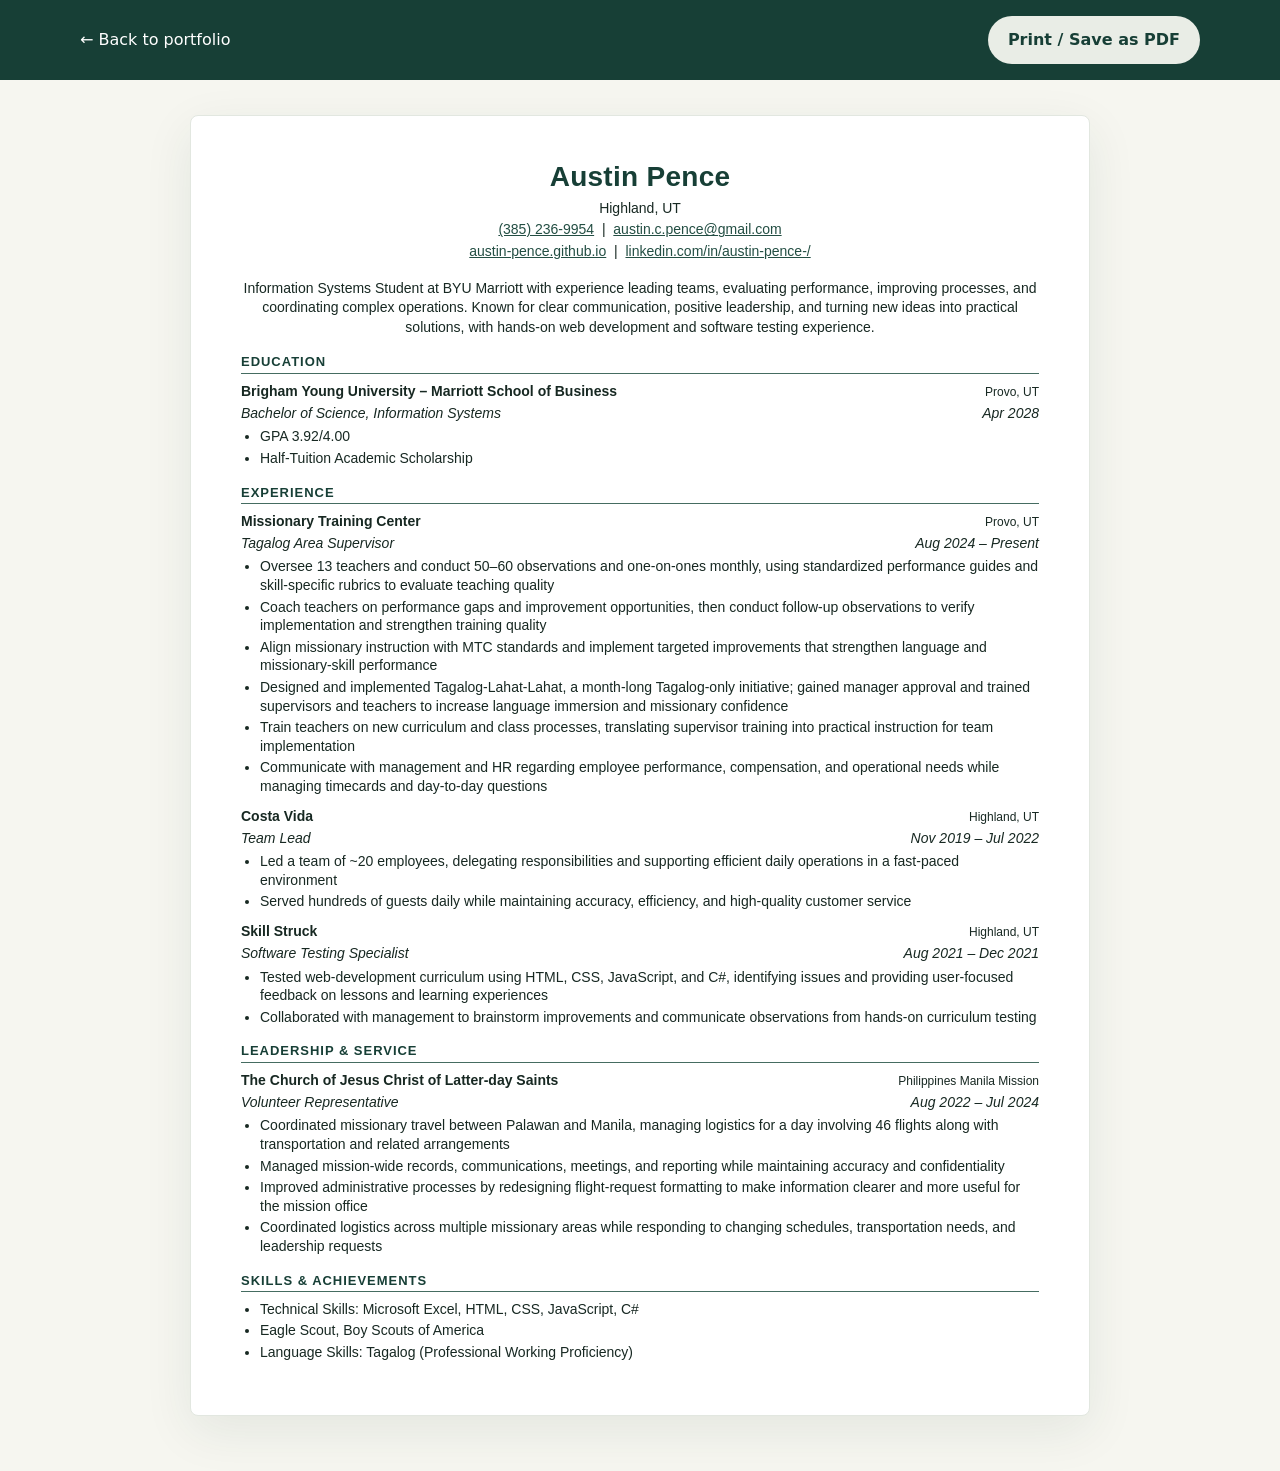
==== resume.html @ 1e09a63c "Add a readable, print-friendly resume page" ====
<!doctype html>
<html lang="en">
<head>
<meta charset="utf-8"><meta name="viewport" content="width=device-width,initial-scale=1">
<meta name="theme-color" content="#173f36">
<title>Resume | Austin Pence</title>
<meta name="description" content="Resume of Austin Pence, BYU Information Systems student.">
<link rel="icon" href="assets/favicon.svg">
<link rel="stylesheet" href="styles.css">
<style>
.resume-toolbar{background:#173f36;color:#fff;padding:16px 0}.resume-toolbar .container{display:flex;justify-content:space-between;align-items:center;gap:12px}.resume-toolbar a{color:white;text-decoration:none}.resume-toolbar button{background:#e9ede6;border:0;border-radius:30px;padding:11px 20px;color:#173f36;font-weight:700}
.resume-page{width:min(900px,94%);margin:35px auto 55px;padding:42px 50px;background:#fff;box-shadow:0 15px 50px #173f3615;border:1px solid #e2e7e0;border-radius:8px;font:14px/1.33 Arial,Helvetica,sans-serif;color:#172822}
.resume-head{text-align:center;margin-bottom:17px}.resume-head h1{font-size:28px;letter-spacing:.01em;margin:0 0 4px;color:#173f36}.resume-head p{margin:3px 0}.resume-head a{color:#234e43;text-decoration:underline}
.resume-summary{text-align:center;margin:18px 0 16px;line-height:1.4}
.resume-page h2{font-size:13px;letter-spacing:.075em;color:#173f36;border-bottom:1px solid #456c61;margin:16px 0 8px;padding-bottom:2px}
.resume-role{display:flex;justify-content:space-between;gap:16px;align-items:baseline;font-weight:bold}.resume-role span:last-child{font-size:12px;font-weight:normal;white-space:nowrap}.resume-subrole{display:flex;justify-content:space-between;gap:16px;font-style:italic;margin-top:3px}
.resume-page ul{padding-left:19px;margin:5px 0 11px}.resume-page li{margin:3px 0}
.resume-page a:focus-visible{outline:2px solid #a88f67}
@media(max-width:690px){.resume-page{padding:26px 22px}.resume-role,.resume-subrole{display:block}.resume-role span:last-child{display:block;white-space:normal}.resume-head a{overflow-wrap:anywhere}.resume-toolbar .container{flex-wrap:wrap}}
@media print{@page{size:letter;margin:.38in}.resume-toolbar{display:none}.resume-page{width:100%;padding:0;margin:0;border:0;box-shadow:none;font-size:9pt;line-height:1.18}.resume-head h1{font-size:17pt}.resume-summary{margin:7px 0}.resume-page h2{margin:9px 0 4px;font-size:9pt}.resume-page li{margin:1px 0}.resume-page ul{margin:3px 0 7px}.resume-role span:last-child,.resume-subrole{font-size:8.4pt}.resume-page a{color:inherit}}
</style>
</head>
<body><div class="resume-toolbar"><div class="container"><a href="index.html">← Back to portfolio</a><button type="button" onclick="window.print()">Print / Save as PDF</button></div></div>
<main class="resume-page">
<header class="resume-head"><h1>Austin Pence</h1>
<p>Highland, UT</p>
<p><a href="tel:+13852369954">(385) 236-9954</a> &nbsp;|&nbsp; <a href="mailto:austin.c.pence@gmail.com">austin.c.pence@gmail.com</a></p>
<p><a href="https://austin-pence.github.io/">austin-pence.github.io</a> &nbsp;|&nbsp; <a href="https://www.linkedin.com/in/austin-pence-/" target="_blank" rel="noopener noreferrer">linkedin.com/in/austin-pence-/</a></p>
</header>
<p class="resume-summary">Information Systems Student at BYU Marriott with experience leading teams, evaluating performance, improving processes, and coordinating complex operations. Known for clear communication, positive leadership, and turning new ideas into practical solutions, with hands-on web development and software testing experience.</p>
<section><h2>EDUCATION</h2><div class="resume-role"><span>Brigham Young University – Marriott School of Business</span><span>Provo, UT</span></div><div class="resume-subrole"><span>Bachelor of Science, Information Systems</span><span>Apr 2028</span></div><ul><li>GPA 3.92/4.00</li><li>Half-Tuition Academic Scholarship</li></ul></section>
<section><h2>EXPERIENCE</h2>
<div class="resume-role"><span>Missionary Training Center</span><span>Provo, UT</span></div><div class="resume-subrole"><span>Tagalog Area Supervisor</span><span>Aug 2024 – Present</span></div>
<ul><li>Oversee 13 teachers and conduct 50–60 observations and one-on-ones monthly, using standardized performance guides and skill-specific rubrics to evaluate teaching quality</li>
<li>Coach teachers on performance gaps and improvement opportunities, then conduct follow-up observations to verify implementation and strengthen training quality</li>
<li>Align missionary instruction with MTC standards and implement targeted improvements that strengthen language and missionary-skill performance</li>
<li>Designed and implemented Tagalog-Lahat-Lahat, a month-long Tagalog-only initiative; gained manager approval and trained supervisors and teachers to increase language immersion and missionary confidence</li>
<li>Train teachers on new curriculum and class processes, translating supervisor training into practical instruction for team implementation</li>
<li>Communicate with management and HR regarding employee performance, compensation, and operational needs while managing timecards and day-to-day questions</li></ul>
<div class="resume-role"><span>Costa Vida</span><span>Highland, UT</span></div><div class="resume-subrole"><span>Team Lead</span><span>Nov 2019 – Jul 2022</span></div>
<ul><li>Led a team of ~20 employees, delegating responsibilities and supporting efficient daily operations in a fast-paced environment</li><li>Served hundreds of guests daily while maintaining accuracy, efficiency, and high-quality customer service</li></ul>
<div class="resume-role"><span>Skill Struck</span><span>Highland, UT</span></div><div class="resume-subrole"><span>Software Testing Specialist</span><span>Aug 2021 – Dec 2021</span></div>
<ul><li>Tested web-development curriculum using HTML, CSS, JavaScript, and C#, identifying issues and providing user-focused feedback on lessons and learning experiences</li><li>Collaborated with management to brainstorm improvements and communicate observations from hands-on curriculum testing</li></ul></section>
<section><h2>LEADERSHIP &amp; SERVICE</h2>
<div class="resume-role"><span>The Church of Jesus Christ of Latter-day Saints</span><span>Philippines Manila Mission</span></div><div class="resume-subrole"><span>Volunteer Representative</span><span>Aug 2022 – Jul 2024</span></div>
<ul><li>Coordinated missionary travel between Palawan and Manila, managing logistics for a day involving 46 flights along with transportation and related arrangements</li>
<li>Managed mission-wide records, communications, meetings, and reporting while maintaining accuracy and confidentiality</li>
<li>Improved administrative processes by redesigning flight-request formatting to make information clearer and more useful for the mission office</li>
<li>Coordinated logistics across multiple missionary areas while responding to changing schedules, transportation needs, and leadership requests</li></ul></section>
<section><h2>SKILLS &amp; ACHIEVEMENTS</h2><ul><li>Technical Skills: Microsoft Excel, HTML, CSS, JavaScript, C#</li><li>Eagle Scout, Boy Scouts of America</li><li>Language Skills: Tagalog (Professional Working Proficiency)</li></ul></section>
</main></body></html>
---- styles.css ----
:root{--green:#173f36;--cream:#f0f2ea;--taupe:#b2a38f;--ink:#18372f}*{box-sizing:border-box}html{scroll-behavior:smooth}body{margin:0;font:16px/1.6 "DM Sans",system-ui,sans-serif;background:#f6f6f0;color:#21372f}a{color:inherit}button{font:inherit;cursor:pointer}.container{width:min(1120px,90%);margin:auto}.site-header{background:var(--green);color:#fff;position:sticky;top:0;z-index:10;border-bottom:1px solid #ffffff25}.nav-wrap,.site-nav,.hero-buttons,.filter-list,.project-bottom,.footer-inner,.project-meta{display:flex;align-items:center;gap:24px;justify-content:space-between}.nav-wrap{min-height:75px}.wordmark,.site-nav a{text-decoration:none}.wordmark{font-weight:800;font-size:21px}.wordmark-icon{display:inline-flex;align-items:center;justify-content:center;border:1px solid #b2a38f;padding:5px;margin-right:9px;border-radius:50%}.site-nav a{font-size:14px}.nav-contact,.button{border-radius:50px;padding:12px 23px;background:#e9ede6;color:var(--green);font-weight:700;text-decoration:none;display:inline-block}.menu-toggle{display:none}.hero,.about-section,.contact-section{background:var(--green);color:#f0f2ea}.hero-grid{display:grid;grid-template-columns:1.1fr .9fr;gap:7%;align-items:center;padding:90px 0}.eyebrow{font-size:12px;text-transform:uppercase;letter-spacing:.18em;font-weight:800;color:#cabba7}.hero h1{font-size:clamp(38px,5vw,68px);line-height:1.1;letter-spacing:-.05em;margin:18px 0}.hero h1 em,.section h2 em,.about-copy em,.contact-box em{color:#b2a38f;font-family:Georgia,serif}.hero-description{font-size:18px;max-width:560px;color:#e2e9e4}.hero-buttons{justify-content:flex-start;flex-wrap:wrap;margin:30px 0}.light-link{color:#f6f6f0;text-decoration:none}.hero-caption{margin-top:52px;font-size:11px;letter-spacing:.2em}.hero-art{background:#285b4e;min-height:400px;border:1px solid #8cbbab44;border-radius:28px;position:relative;display:flex;align-items:center;justify-content:center;overflow:hidden}.art-loop{position:absolute;width:280px;height:280px;border:1px solid #e5eee558;border-radius:50%;transform:rotate(25deg) scaleX(1.3)}.art-loop-two{transform:rotate(-35deg) scaleX(1.1)}.art-center{text-align:center;z-index:1;width:200px;height:200px;background:#efeee1;color:var(--green);border-radius:50%;display:flex;flex-direction:column;justify-content:center;font-size:20px;font-family:Georgia,serif;line-height:1.2}.art-spark{font-size:48px}.art-note{position:absolute;background:#173f36;padding:10px 15px;border:1px solid #d1d8c655;border-radius:25px;font-size:11px;z-index:2}.art-note-one{top:14%;left:6%}.art-note-two{right:3%;top:55%}.art-note-three{bottom:12%;left:8%}.tiny-plus,.art-bottom{display:none}.hero-marquee{background:#b2a38f;color:#173f36;font-size:12px;letter-spacing:.12em;font-weight:800;padding:14px 0}.marquee-text{display:flex;justify-content:center;gap:16px;flex-wrap:wrap}.section{padding:90px 0}.section-intro{display:flex;justify-content:space-between;gap:60px;align-items:end;margin-bottom:32px}.section-intro h2,.about-copy h2,.contact-box h2{font-size:clamp(32px,4vw,52px);line-height:1.15;letter-spacing:-.035em;margin:15px 0}.section-intro>p{max-width:360px}.dark-eyebrow{color:#6e796c}.filter-list{justify-content:flex-start;flex-wrap:wrap;gap:9px;margin-bottom:28px}.filter-chip{border:1px solid #c9d2c9;border-radius:30px;padding:9px 17px;background:transparent;color:#23443a;font-size:13px}.filter-chip.active{background:#173f36;color:white}.project-grid{display:grid;grid-template-columns:1fr 1fr;gap:22px}.project-card{background:#fff;border:1px solid #dde2dc;border-radius:20px;overflow:hidden;box-shadow:0 6px 20px #173f3609}.project-card[hidden]{display:none}.project-visual{height:255px;position:relative;display:flex;align-items:center;justify-content:center;overflow:hidden;padding:30px}.visual-events{background:#e4eae0}.visual-launchpad{background:#ece5dd}.visual-chatbot{background:#dde5e4}.visual-leadership{background:#dae5dc}.visual-label{position:absolute;bottom:11px;right:15px;font-size:9px;letter-spacing:.13em;color:#557469}.mini-browser,.chat-window{width:90%;height:95%;background:white;border-radius:14px;overflow:hidden;box-shadow:0 12px 30px #00000022;transform:rotate(-3deg)}.launchpad-window{transform:rotate(3deg)}.browser-top,.chat-top{background:#193f36;color:white;padding:9px 15px;display:flex;justify-content:space-between;font-size:10px}.traffic i{display:inline-block;background:#c3d9c6;width:6px;height:6px;border-radius:50%;margin-right:3px}.events-content,.launchpad-content,.chat-body{padding:20px}.events-heading,.launchpad-heading{font-size:21px;line-height:1.2;font-weight:700}.events-search{background:#e9eee9;padding:8px;margin:14px 0;border-radius:8px;font-size:11px}.events-cards,.launchpad-tiles{display:flex;gap:8px}.fake-event,.launchpad-tiles>div{background:#e7eee8;padding:9px;border-radius:8px;display:flex;gap:8px;flex:1;font-size:10px}.fake-event small,.launchpad-tiles small{display:block}.fake-date{font-size:9px}.chat-window{background:#f9faf8;transform:rotate(-2deg)}.chat-top{justify-content:flex-start;gap:10px}.chat-top small{display:block}.status-pill{margin-left:auto}.chat-bubble{padding:9px 13px;margin:11px 0;border-radius:12px;font-size:11px;max-width:85%}.user-bubble{margin-left:auto;background:#d8e5dd}.bot-bubble{background:white}.chat-input{border:1px solid #b4c9bb;border-radius:20px;padding:8px;font-size:10px}.leadership-circle{width:230px;height:230px;border-radius:50%;background:#173f36;color:white;display:flex;flex-direction:column;align-items:center;justify-content:center;text-align:center}.leadership-circle strong{font:32px/1.1 Georgia,serif}.leadership-circle span{font-size:10px;letter-spacing:.15em;margin:10px}.leadership-note{position:absolute;background:white;border-radius:20px;padding:8px 13px;font-size:11px}.note-left{left:7%;top:26%}.note-right{right:5%;bottom:24%}.project-info{padding:25px}.project-meta{color:#688075;font-size:10px;letter-spacing:.08em}.project-info h3{font-size:25px;letter-spacing:-.04em;line-height:1.2;margin:15px 0 8px}.project-info p{color:#5a6b63}.project-bottom{gap:8px;margin-top:20px}.tag-row{display:flex;flex-wrap:wrap;gap:6px}.tag-row span{background:#edf2ec;border-radius:20px;padding:5px 9px;font-size:11px}.circle-link{width:38px;height:38px;display:grid;place-items:center;background:#173f36;color:white;border-radius:50%;text-decoration:none;font-size:23px}.about-section{padding:95px 0}.about-grid{display:grid;grid-template-columns:1fr 2fr;gap:80px}.about-emblem{font-size:76px;color:#d6d2be}.about-copy p{font-size:18px;max-width:650px}.skills-grid{display:grid;grid-template-columns:repeat(4,1fr);gap:20px}.skill-group{border-top:2px solid #1a493b;padding:20px 0}.skill-no{font-size:13px;color:#648075}.skill-group h3{font-size:20px}.skill-group p{font-size:14px}.contact-section{padding:65px 0}.contact-box{position:relative;display:flex;justify-content:space-between;gap:30px;align-items:center}.contact-box p{max-width:560px}.contact-actions{display:flex;gap:18px;flex-wrap:wrap}.contact-setup{font-size:13px}.contact-decoration{display:none}.site-footer{background:#10352d;color:#e6e9e0;padding:26px 0}.footer-brand{font-size:24px;font-weight:800;text-decoration:none}.skip-link{position:absolute;left:-9999px}.skip-link:focus{left:12px;top:12px;background:white;color:black;z-index:100}a:focus-visible,button:focus-visible{outline:3px solid #d8ab6e;outline-offset:3px}button:hover,a:hover{opacity:.83}@media(max-width:760px){.hero-grid,.project-grid,.about-grid,.skills-grid{grid-template-columns:1fr}.hero-grid{padding:60px 0}.hero-art{min-height:290px}.section{padding:55px 0}.section-intro,.contact-box{display:block}.section-intro>p{max-width:none}.project-visual{height:235px}.skills-grid{grid-template-columns:1fr 1fr}.menu-toggle{display:block;background:transparent;border:1px solid #b4cabe;color:white;padding:10px;border-radius:8px}.menu-toggle span{display:block;width:22px;height:2px;background:white;margin:4px}.site-nav{display:none;position:absolute;top:75px;left:0;right:0;background:#173f36;padding:20px;flex-direction:column}.site-nav.is-open{display:flex}.contact-actions{margin-top:28px}.about-grid{gap:15px}.about-emblem{display:none}}@media(max-width:450px){.skills-grid{grid-template-columns:1fr}.hero h1{font-size:42px}.hero-art{min-height:270px}}@media(prefers-reduced-motion:reduce){html{scroll-behavior:auto}}
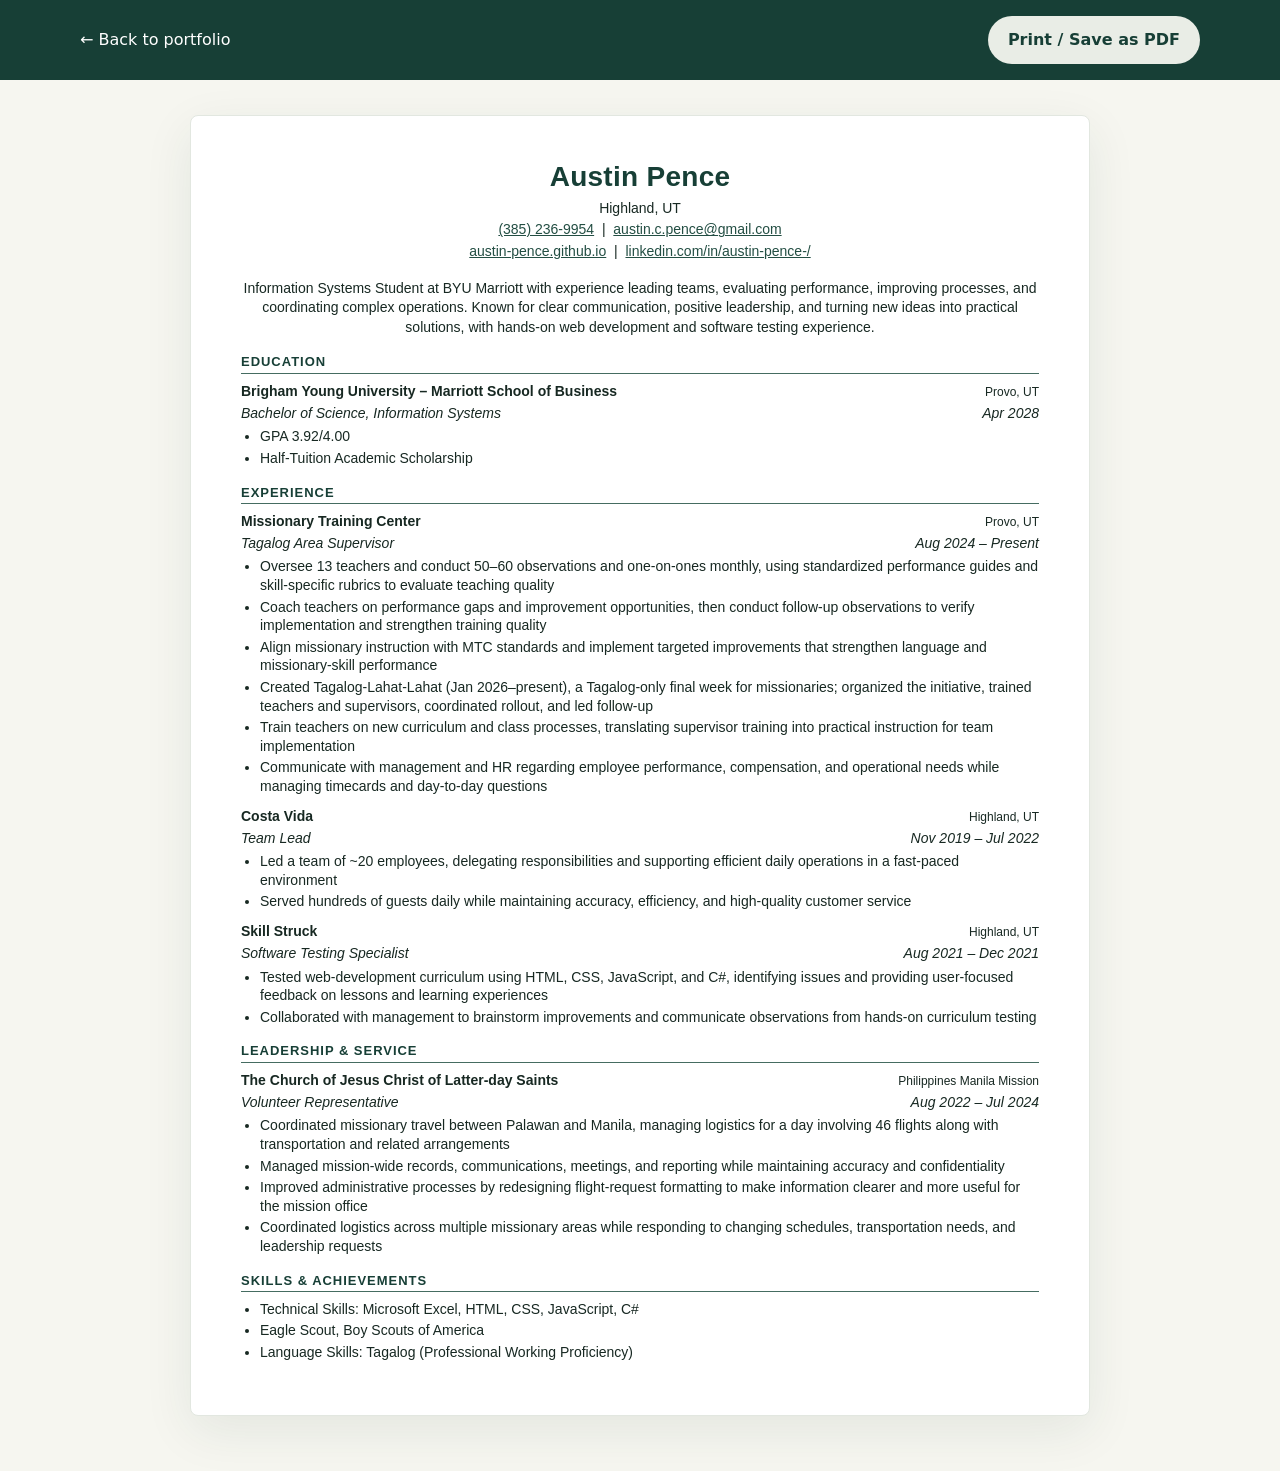
==== commit 7cc610f2: "Correct Tagalog-Lahat-Lahat to ongoing final-week language initiative" ====
--- a/resume.html
+++ b/resume.html
@@ -34,7 +34,7 @@
 <ul><li>Oversee 13 teachers and conduct 50–60 observations and one-on-ones monthly, using standardized performance guides and skill-specific rubrics to evaluate teaching quality</li>
 <li>Coach teachers on performance gaps and improvement opportunities, then conduct follow-up observations to verify implementation and strengthen training quality</li>
 <li>Align missionary instruction with MTC standards and implement targeted improvements that strengthen language and missionary-skill performance</li>
-<li>Designed and implemented Tagalog-Lahat-Lahat, a month-long Tagalog-only initiative; gained manager approval and trained supervisors and teachers to increase language immersion and missionary confidence</li>
+<li>Created Tagalog-Lahat-Lahat (Jan 2026–present), a Tagalog-only final week for missionaries; organized the initiative, trained teachers and supervisors, coordinated rollout, and led follow-up</li>
 <li>Train teachers on new curriculum and class processes, translating supervisor training into practical instruction for team implementation</li>
 <li>Communicate with management and HR regarding employee performance, compensation, and operational needs while managing timecards and day-to-day questions</li></ul>
 <div class="resume-role"><span>Costa Vida</span><span>Highland, UT</span></div><div class="resume-subrole"><span>Team Lead</span><span>Nov 2019 – Jul 2022</span></div>
--- a/styles.css
+++ b/styles.css
@@ -1 +1,59 @@
-:root{--green:#173f36;--cream:#f0f2ea;--taupe:#b2a38f;--ink:#18372f}*{box-sizing:border-box}html{scroll-behavior:smooth}body{margin:0;font:16px/1.6 "DM Sans",system-ui,sans-serif;background:#f6f6f0;color:#21372f}a{color:inherit}button{font:inherit;cursor:pointer}.container{width:min(1120px,90%);margin:auto}.site-header{background:var(--green);color:#fff;position:sticky;top:0;z-index:10;border-bottom:1px solid #ffffff25}.nav-wrap,.site-nav,.hero-buttons,.filter-list,.project-bottom,.footer-inner,.project-meta{display:flex;align-items:center;gap:24px;justify-content:space-between}.nav-wrap{min-height:75px}.wordmark,.site-nav a{text-decoration:none}.wordmark{font-weight:800;font-size:21px}.wordmark-icon{display:inline-flex;align-items:center;justify-content:center;border:1px solid #b2a38f;padding:5px;margin-right:9px;border-radius:50%}.site-nav a{font-size:14px}.nav-contact,.button{border-radius:50px;padding:12px 23px;background:#e9ede6;color:var(--green);font-weight:700;text-decoration:none;display:inline-block}.menu-toggle{display:none}.hero,.about-section,.contact-section{background:var(--green);color:#f0f2ea}.hero-grid{display:grid;grid-template-columns:1.1fr .9fr;gap:7%;align-items:center;padding:90px 0}.eyebrow{font-size:12px;text-transform:uppercase;letter-spacing:.18em;font-weight:800;color:#cabba7}.hero h1{font-size:clamp(38px,5vw,68px);line-height:1.1;letter-spacing:-.05em;margin:18px 0}.hero h1 em,.section h2 em,.about-copy em,.contact-box em{color:#b2a38f;font-family:Georgia,serif}.hero-description{font-size:18px;max-width:560px;color:#e2e9e4}.hero-buttons{justify-content:flex-start;flex-wrap:wrap;margin:30px 0}.light-link{color:#f6f6f0;text-decoration:none}.hero-caption{margin-top:52px;font-size:11px;letter-spacing:.2em}.hero-art{background:#285b4e;min-height:400px;border:1px solid #8cbbab44;border-radius:28px;position:relative;display:flex;align-items:center;justify-content:center;overflow:hidden}.art-loop{position:absolute;width:280px;height:280px;border:1px solid #e5eee558;border-radius:50%;transform:rotate(25deg) scaleX(1.3)}.art-loop-two{transform:rotate(-35deg) scaleX(1.1)}.art-center{text-align:center;z-index:1;width:200px;height:200px;background:#efeee1;color:var(--green);border-radius:50%;display:flex;flex-direction:column;justify-content:center;font-size:20px;font-family:Georgia,serif;line-height:1.2}.art-spark{font-size:48px}.art-note{position:absolute;background:#173f36;padding:10px 15px;border:1px solid #d1d8c655;border-radius:25px;font-size:11px;z-index:2}.art-note-one{top:14%;left:6%}.art-note-two{right:3%;top:55%}.art-note-three{bottom:12%;left:8%}.tiny-plus,.art-bottom{display:none}.hero-marquee{background:#b2a38f;color:#173f36;font-size:12px;letter-spacing:.12em;font-weight:800;padding:14px 0}.marquee-text{display:flex;justify-content:center;gap:16px;flex-wrap:wrap}.section{padding:90px 0}.section-intro{display:flex;justify-content:space-between;gap:60px;align-items:end;margin-bottom:32px}.section-intro h2,.about-copy h2,.contact-box h2{font-size:clamp(32px,4vw,52px);line-height:1.15;letter-spacing:-.035em;margin:15px 0}.section-intro>p{max-width:360px}.dark-eyebrow{color:#6e796c}.filter-list{justify-content:flex-start;flex-wrap:wrap;gap:9px;margin-bottom:28px}.filter-chip{border:1px solid #c9d2c9;border-radius:30px;padding:9px 17px;background:transparent;color:#23443a;font-size:13px}.filter-chip.active{background:#173f36;color:white}.project-grid{display:grid;grid-template-columns:1fr 1fr;gap:22px}.project-card{background:#fff;border:1px solid #dde2dc;border-radius:20px;overflow:hidden;box-shadow:0 6px 20px #173f3609}.project-card[hidden]{display:none}.project-visual{height:255px;position:relative;display:flex;align-items:center;justify-content:center;overflow:hidden;padding:30px}.visual-events{background:#e4eae0}.visual-launchpad{background:#ece5dd}.visual-chatbot{background:#dde5e4}.visual-leadership{background:#dae5dc}.visual-label{position:absolute;bottom:11px;right:15px;font-size:9px;letter-spacing:.13em;color:#557469}.mini-browser,.chat-window{width:90%;height:95%;background:white;border-radius:14px;overflow:hidden;box-shadow:0 12px 30px #00000022;transform:rotate(-3deg)}.launchpad-window{transform:rotate(3deg)}.browser-top,.chat-top{background:#193f36;color:white;padding:9px 15px;display:flex;justify-content:space-between;font-size:10px}.traffic i{display:inline-block;background:#c3d9c6;width:6px;height:6px;border-radius:50%;margin-right:3px}.events-content,.launchpad-content,.chat-body{padding:20px}.events-heading,.launchpad-heading{font-size:21px;line-height:1.2;font-weight:700}.events-search{background:#e9eee9;padding:8px;margin:14px 0;border-radius:8px;font-size:11px}.events-cards,.launchpad-tiles{display:flex;gap:8px}.fake-event,.launchpad-tiles>div{background:#e7eee8;padding:9px;border-radius:8px;display:flex;gap:8px;flex:1;font-size:10px}.fake-event small,.launchpad-tiles small{display:block}.fake-date{font-size:9px}.chat-window{background:#f9faf8;transform:rotate(-2deg)}.chat-top{justify-content:flex-start;gap:10px}.chat-top small{display:block}.status-pill{margin-left:auto}.chat-bubble{padding:9px 13px;margin:11px 0;border-radius:12px;font-size:11px;max-width:85%}.user-bubble{margin-left:auto;background:#d8e5dd}.bot-bubble{background:white}.chat-input{border:1px solid #b4c9bb;border-radius:20px;padding:8px;font-size:10px}.leadership-circle{width:230px;height:230px;border-radius:50%;background:#173f36;color:white;display:flex;flex-direction:column;align-items:center;justify-content:center;text-align:center}.leadership-circle strong{font:32px/1.1 Georgia,serif}.leadership-circle span{font-size:10px;letter-spacing:.15em;margin:10px}.leadership-note{position:absolute;background:white;border-radius:20px;padding:8px 13px;font-size:11px}.note-left{left:7%;top:26%}.note-right{right:5%;bottom:24%}.project-info{padding:25px}.project-meta{color:#688075;font-size:10px;letter-spacing:.08em}.project-info h3{font-size:25px;letter-spacing:-.04em;line-height:1.2;margin:15px 0 8px}.project-info p{color:#5a6b63}.project-bottom{gap:8px;margin-top:20px}.tag-row{display:flex;flex-wrap:wrap;gap:6px}.tag-row span{background:#edf2ec;border-radius:20px;padding:5px 9px;font-size:11px}.circle-link{width:38px;height:38px;display:grid;place-items:center;background:#173f36;color:white;border-radius:50%;text-decoration:none;font-size:23px}.about-section{padding:95px 0}.about-grid{display:grid;grid-template-columns:1fr 2fr;gap:80px}.about-emblem{font-size:76px;color:#d6d2be}.about-copy p{font-size:18px;max-width:650px}.skills-grid{display:grid;grid-template-columns:repeat(4,1fr);gap:20px}.skill-group{border-top:2px solid #1a493b;padding:20px 0}.skill-no{font-size:13px;color:#648075}.skill-group h3{font-size:20px}.skill-group p{font-size:14px}.contact-section{padding:65px 0}.contact-box{position:relative;display:flex;justify-content:space-between;gap:30px;align-items:center}.contact-box p{max-width:560px}.contact-actions{display:flex;gap:18px;flex-wrap:wrap}.contact-setup{font-size:13px}.contact-decoration{display:none}.site-footer{background:#10352d;color:#e6e9e0;padding:26px 0}.footer-brand{font-size:24px;font-weight:800;text-decoration:none}.skip-link{position:absolute;left:-9999px}.skip-link:focus{left:12px;top:12px;background:white;color:black;z-index:100}a:focus-visible,button:focus-visible{outline:3px solid #d8ab6e;outline-offset:3px}button:hover,a:hover{opacity:.83}@media(max-width:760px){.hero-grid,.project-grid,.about-grid,.skills-grid{grid-template-columns:1fr}.hero-grid{padding:60px 0}.hero-art{min-height:290px}.section{padding:55px 0}.section-intro,.contact-box{display:block}.section-intro>p{max-width:none}.project-visual{height:235px}.skills-grid{grid-template-columns:1fr 1fr}.menu-toggle{display:block;background:transparent;border:1px solid #b4cabe;color:white;padding:10px;border-radius:8px}.menu-toggle span{display:block;width:22px;height:2px;background:white;margin:4px}.site-nav{display:none;position:absolute;top:75px;left:0;right:0;background:#173f36;padding:20px;flex-direction:column}.site-nav.is-open{display:flex}.contact-actions{margin-top:28px}.about-grid{gap:15px}.about-emblem{display:none}}@media(max-width:450px){.skills-grid{grid-template-columns:1fr}.hero h1{font-size:42px}.hero-art{min-height:270px}}@media(prefers-reduced-motion:reduce){html{scroll-behavior:auto}}+:root{--green:#173f36;--cream:#f0f2ea;--taupe:#b2a38f;--ink:#18372f}*{box-sizing:border-box}html{scroll-behavior:smooth}body{margin:0;font:16px/1.6 "DM Sans",system-ui,sans-serif;background:#f6f6f0;color:#21372f}a{color:inherit}button{font:inherit;cursor:pointer}.container{width:min(1120px,90%);margin:auto}.site-header{background:var(--green);color:#fff;position:sticky;top:0;z-index:10;border-bottom:1px solid #ffffff25}.nav-wrap,.site-nav,.hero-buttons,.filter-list,.project-bottom,.footer-inner,.project-meta{display:flex;align-items:center;gap:24px;justify-content:space-between}.nav-wrap{min-height:75px}.wordmark,.site-nav a{text-decoration:none}.wordmark{font-weight:800;font-size:21px}.wordmark-icon{display:inline-flex;align-items:center;justify-content:center;border:1px solid #b2a38f;padding:5px;margin-right:9px;border-radius:50%}.site-nav a{font-size:14px}.nav-contact,.button{border-radius:50px;padding:12px 23px;background:#e9ede6;color:var(--green);font-weight:700;text-decoration:none;display:inline-block}.menu-toggle{display:none}.hero,.about-section,.contact-section{background:var(--green);color:#f0f2ea}.hero-grid{display:grid;grid-template-columns:1.1fr .9fr;gap:7%;align-items:center;padding:90px 0}.eyebrow{font-size:12px;text-transform:uppercase;letter-spacing:.18em;font-weight:800;color:#cabba7}.hero h1{font-size:clamp(38px,5vw,68px);line-height:1.1;letter-spacing:-.05em;margin:18px 0}.hero h1 em,.section h2 em,.about-copy em,.contact-box em{color:#b2a38f;font-family:Georgia,serif}.hero-description{font-size:18px;max-width:560px;color:#e2e9e4}.hero-buttons{justify-content:flex-start;flex-wrap:wrap;margin:30px 0}.light-link{color:#f6f6f0;text-decoration:none}.hero-caption{margin-top:52px;font-size:11px;letter-spacing:.2em}.hero-art{background:#285b4e;min-height:400px;border:1px solid #8cbbab44;border-radius:28px;position:relative;display:flex;align-items:center;justify-content:center;overflow:hidden}.art-loop{position:absolute;width:280px;height:280px;border:1px solid #e5eee558;border-radius:50%;transform:rotate(25deg) scaleX(1.3)}.art-loop-two{transform:rotate(-35deg) scaleX(1.1)}.art-center{text-align:center;z-index:1;width:200px;height:200px;background:#efeee1;color:var(--green);border-radius:50%;display:flex;flex-direction:column;justify-content:center;font-size:20px;font-family:Georgia,serif;line-height:1.2}.art-spark{font-size:48px}.art-note{position:absolute;background:#173f36;padding:10px 15px;border:1px solid #d1d8c655;border-radius:25px;font-size:11px;z-index:2}.art-note-one{top:14%;left:6%}.art-note-two{right:3%;top:55%}.art-note-three{bottom:12%;left:8%}.tiny-plus,.art-bottom{display:none}.hero-marquee{background:#b2a38f;color:#173f36;font-size:12px;letter-spacing:.12em;font-weight:800;padding:14px 0}.marquee-text{display:flex;justify-content:center;gap:16px;flex-wrap:wrap}.section{padding:90px 0}.section-intro{display:flex;justify-content:space-between;gap:60px;align-items:end;margin-bottom:32px}.section-intro h2,.about-copy h2,.contact-box h2{font-size:clamp(32px,4vw,52px);line-height:1.15;letter-spacing:-.035em;margin:15px 0}.section-intro>p{max-width:360px}.dark-eyebrow{color:#6e796c}.filter-list{justify-content:flex-start;flex-wrap:wrap;gap:9px;margin-bottom:28px}.filter-chip{border:1px solid #c9d2c9;border-radius:30px;padding:9px 17px;background:transparent;color:#23443a;font-size:13px}.filter-chip.active{background:#173f36;color:white}.project-grid{display:grid;grid-template-columns:1fr 1fr;gap:22px}.project-card{background:#fff;border:1px solid #dde2dc;border-radius:20px;overflow:hidden;box-shadow:0 6px 20px #173f3609}.project-card[hidden]{display:none}.project-visual{height:255px;position:relative;display:flex;align-items:center;justify-content:center;overflow:hidden;padding:30px}.visual-events{background:#e4eae0}.visual-launchpad{background:#ece5dd}.visual-chatbot{background:#dde5e4}.visual-leadership{background:#dae5dc}.visual-label{position:absolute;bottom:11px;right:15px;font-size:9px;letter-spacing:.13em;color:#557469}.mini-browser,.chat-window{width:90%;height:95%;background:white;border-radius:14px;overflow:hidden;box-shadow:0 12px 30px #00000022;transform:rotate(-3deg)}.launchpad-window{transform:rotate(3deg)}.browser-top,.chat-top{background:#193f36;color:white;padding:9px 15px;display:flex;justify-content:space-between;font-size:10px}.traffic i{display:inline-block;background:#c3d9c6;width:6px;height:6px;border-radius:50%;margin-right:3px}.events-content,.launchpad-content,.chat-body{padding:20px}.events-heading,.launchpad-heading{font-size:21px;line-height:1.2;font-weight:700}.events-search{background:#e9eee9;padding:8px;margin:14px 0;border-radius:8px;font-size:11px}.events-cards,.launchpad-tiles{display:flex;gap:8px}.fake-event,.launchpad-tiles>div{background:#e7eee8;padding:9px;border-radius:8px;display:flex;gap:8px;flex:1;font-size:10px}.fake-event small,.launchpad-tiles small{display:block}.fake-date{font-size:9px}.chat-window{background:#f9faf8;transform:rotate(-2deg)}.chat-top{justify-content:flex-start;gap:10px}.chat-top small{display:block}.status-pill{margin-left:auto}.chat-bubble{padding:9px 13px;margin:11px 0;border-radius:12px;font-size:11px;max-width:85%}.user-bubble{margin-left:auto;background:#d8e5dd}.bot-bubble{background:white}.chat-input{border:1px solid #b4c9bb;border-radius:20px;padding:8px;font-size:10px}.leadership-circle{width:230px;height:230px;border-radius:50%;background:#173f36;color:white;display:flex;flex-direction:column;align-items:center;justify-content:center;text-align:center}.leadership-circle strong{font:32px/1.1 Georgia,serif}.leadership-circle span{font-size:10px;letter-spacing:.15em;margin:10px}.leadership-note{position:absolute;background:white;border-radius:20px;padding:8px 13px;font-size:11px}.note-left{left:7%;top:26%}.note-right{right:5%;bottom:24%}.project-info{padding:25px}.project-meta{color:#688075;font-size:10px;letter-spacing:.08em}.project-info h3{font-size:25px;letter-spacing:-.04em;line-height:1.2;margin:15px 0 8px}.project-info p{color:#5a6b63}.project-bottom{gap:8px;margin-top:20px}.tag-row{display:flex;flex-wrap:wrap;gap:6px}.tag-row span{background:#edf2ec;border-radius:20px;padding:5px 9px;font-size:11px}.circle-link{width:38px;height:38px;display:grid;place-items:center;background:#173f36;color:white;border-radius:50%;text-decoration:none;font-size:23px}.about-section{padding:95px 0}.about-grid{display:grid;grid-template-columns:1fr 2fr;gap:80px}.about-emblem{font-size:76px;color:#d6d2be}.about-copy p{font-size:18px;max-width:650px}.skills-grid{display:grid;grid-template-columns:repeat(4,1fr);gap:20px}.skill-group{border-top:2px solid #1a493b;padding:20px 0}.skill-no{font-size:13px;color:#648075}.skill-group h3{font-size:20px}.skill-group p{font-size:14px}.contact-section{padding:65px 0}.contact-box{position:relative;display:flex;justify-content:space-between;gap:30px;align-items:center}.contact-box p{max-width:560px}.contact-actions{display:flex;gap:18px;flex-wrap:wrap}.contact-setup{font-size:13px}.contact-decoration{display:none}.site-footer{background:#10352d;color:#e6e9e0;padding:26px 0}.footer-brand{font-size:24px;font-weight:800;text-decoration:none}.skip-link{position:absolute;left:-9999px}.skip-link:focus{left:12px;top:12px;background:white;color:black;z-index:100}a:focus-visible,button:focus-visible{outline:3px solid #d8ab6e;outline-offset:3px}button:hover,a:hover{opacity:.83}@media(max-width:760px){.hero-grid,.project-grid,.about-grid,.skills-grid{grid-template-columns:1fr}.hero-grid{padding:60px 0}.hero-art{min-height:290px}.section{padding:55px 0}.section-intro,.contact-box{display:block}.section-intro>p{max-width:none}.project-visual{height:235px}.skills-grid{grid-template-columns:1fr 1fr}.menu-toggle{display:block;background:transparent;border:1px solid #b4cabe;color:white;padding:10px;border-radius:8px}.menu-toggle span{display:block;width:22px;height:2px;background:white;margin:4px}.site-nav{display:none;position:absolute;top:75px;left:0;right:0;background:#173f36;padding:20px;flex-direction:column}.site-nav.is-open{display:flex}.contact-actions{margin-top:28px}.about-grid{gap:15px}.about-emblem{display:none}}@media(max-width:450px){.skills-grid{grid-template-columns:1fr}.hero h1{font-size:42px}.hero-art{min-height:270px}}@media(prefers-reduced-motion:reduce){html{scroll-behavior:auto}}
+
+/* Project details and finishing touches */
+.detail-nav{display:flex;gap:24px;align-items:center}
+.detail-nav a{color:#f0f2ea;text-decoration:none;font-size:14px}
+.detail-hero .container{padding-top:78px;padding-bottom:72px}
+.detail-hero h1{font-size:clamp(38px,5.8vw,66px);line-height:1.08;letter-spacing:-.045em;margin:15px 0 21px;max-width:850px}
+.detail-hero-actions{display:flex;gap:23px;flex-wrap:wrap;align-items:center;margin-top:30px}
+.detail-hero-actions .button{color:#173f36}
+.case-layout{display:grid;grid-template-columns:minmax(0,1fr) 265px;gap:70px;align-items:start}
+.case-content section{margin-bottom:36px}
+.case-content h2{font-size:clamp(24px,3vw,33px);letter-spacing:-.025em;margin:0 0 10px}
+.case-content p{font-size:17px;line-height:1.7;color:#4f6258;max-width:650px}
+.case-aside{background:#e9eee7;padding:25px;border-radius:16px;font-size:14px;line-height:1.65}
+.case-aside .tag-row{margin:18px 0}
+.case-aside a,.back-link{color:#173f36;font-weight:700;text-decoration:underline;text-underline-offset:4px}
+.back-link{display:inline-block;margin-top:15px}
+.project-bottom{flex-wrap:wrap}
+.project-live{font-size:13px;font-weight:700;color:#275b4d;text-decoration:underline;text-underline-offset:3px;white-space:nowrap}
+.contact-actions .button{white-space:nowrap}
+.site-nav{gap:19px}
+.hero-buttons{gap:20px}
+@media(max-width:760px){.case-layout{grid-template-columns:1fr;gap:20px}.detail-hero .container{padding-top:55px;padding-bottom:50px}.detail-nav{gap:13px;flex-wrap:wrap;justify-content:flex-end}.detail-nav a{font-size:12px}.case-aside{padding:20px}}
+@media(max-width:450px){.contact-actions{gap:10px}.contact-actions .button{font-size:13px;padding:10px 15px}.project-bottom{gap:12px}.detail-nav a{font-size:11px}}
+
+
+/* Real website previews, clearer project links, and simpler graphics */
+.hero-simple{background:linear-gradient(145deg,#2d6052 0%,#183e35 100%);border-color:#557669;min-height:400px;padding:22px}
+.hero-simple-inner{border:1px solid #ffffff30;border-radius:16px;min-height:342px;width:100%;padding:35px;display:flex;flex-direction:column;justify-content:space-between}
+.hero-simple-eyebrow{letter-spacing:.16em;color:#e9e7d7;font-size:12px;font-weight:700}
+.hero-simple-headline{color:#fff;font-size:clamp(25px,2.5vw,38px);line-height:1.3;letter-spacing:-.035em;margin:20px 0}
+.hero-simple-headline em{color:#d0c2ab;font-family:Georgia,serif;font-weight:normal}
+.hero-simple-bottom{font-size:10px;letter-spacing:.16em;color:#d7e4dc;margin:0}
+.screenshot-visual{position:relative;display:block;height:270px;padding:12px 12px 0;background:#e7ebe5;overflow:hidden;border-bottom:1px solid #d5ded6;text-decoration:none}
+.screenshot-visual.visual-launchpad{background:#e8e3da}
+.screenshot-visual .site-screenshot{display:block;position:relative;z-index:1;width:100%;height:100%;object-fit:cover;object-position:top center;border:1px solid #c5cdc6;border-bottom:0;border-radius:11px 11px 0 0;background:#fff;box-shadow:0 11px 20px #173f361a;transition:transform .25s ease}
+.screenshot-visual:hover .site-screenshot{transform:translateY(-5px)}
+.screenshot-fallback{position:absolute;inset:0;display:flex;align-items:center;justify-content:center;text-align:center;font-weight:700;font-size:17px;color:#496457}
+.site-screenshot.is-unavailable{display:none}
+.screenshot-label{position:absolute;z-index:2;right:20px;bottom:12px;color:#fff;background:#173f36;padding:6px 12px;border-radius:999px;font-size:10px;font-weight:700;letter-spacing:.07em;box-shadow:0 3px 12px #0002}
+.plain-visual{height:270px;padding:30px;display:flex;align-items:center;justify-content:center}
+.plain-visual-content{border:1px solid #ffffffa0;border-radius:13px;width:100%;height:100%;padding:28px 30px;display:flex;flex-direction:column;justify-content:space-between;color:#183f36}
+.plain-visual-label{font-size:11px;font-weight:700;letter-spacing:.15em}
+.plain-visual-title{font-size:clamp(27px,3vw,38px);line-height:1.12;letter-spacing:-.035em;font-weight:700}
+.plain-visual-subtitle{font-size:12px;letter-spacing:.03em;color:#416457}
+.project-info{display:flex;flex-direction:column;min-height:260px;padding:25px}
+.project-info .tag-row{margin:9px 0 20px}
+.project-info h3{margin:13px 0 9px}
+.project-info p{margin:0;line-height:1.55}
+.project-actions{display:flex;gap:14px;align-items:center;justify-content:space-between;flex-wrap:wrap;margin-top:auto;padding-top:4px}
+.visit-site-button{display:inline-flex;align-items:center;justify-content:center;min-height:44px;padding:11px 19px;border-radius:10px;background:#173f36;color:white;text-align:center;text-decoration:none;font-weight:700;font-size:13px;line-height:1.2;transition:background .2s ease}
+.visit-site-button:hover{background:#285d4b;opacity:1}
+.project-details-link{font-weight:650;font-size:13px;text-decoration:underline;text-underline-offset:4px;color:#254a3d}
+.project-actions a:focus-visible,.screenshot-visual:focus-visible{outline:3px solid #8f6849;outline-offset:3px}
+.about-emblem{font-family:Georgia,serif;font-size:74px;font-weight:700;letter-spacing:-.08em}
+.hero-marquee .marquee-text span{opacity:.6}
+@media(max-width:760px){.hero-simple{min-height:280px;padding:13px}.hero-simple-inner{min-height:250px;padding:24px}.hero-simple-headline{font-size:29px}.screenshot-visual,.plain-visual{height:225px}.plain-visual-content{padding:20px}.plain-visual-title{font-size:27px}.project-info{min-height:unset}.project-actions{gap:15px}}
+@media(max-width:460px){.project-actions{align-items:stretch;flex-direction:column}.visit-site-button{width:100%}.project-details-link{text-align:center;padding:5px}.screenshot-label{right:16px;bottom:8px}}
+@media(prefers-reduced-motion:reduce){.screenshot-visual .site-screenshot{transition:none}.screenshot-visual:hover .site-screenshot{transform:none}}
